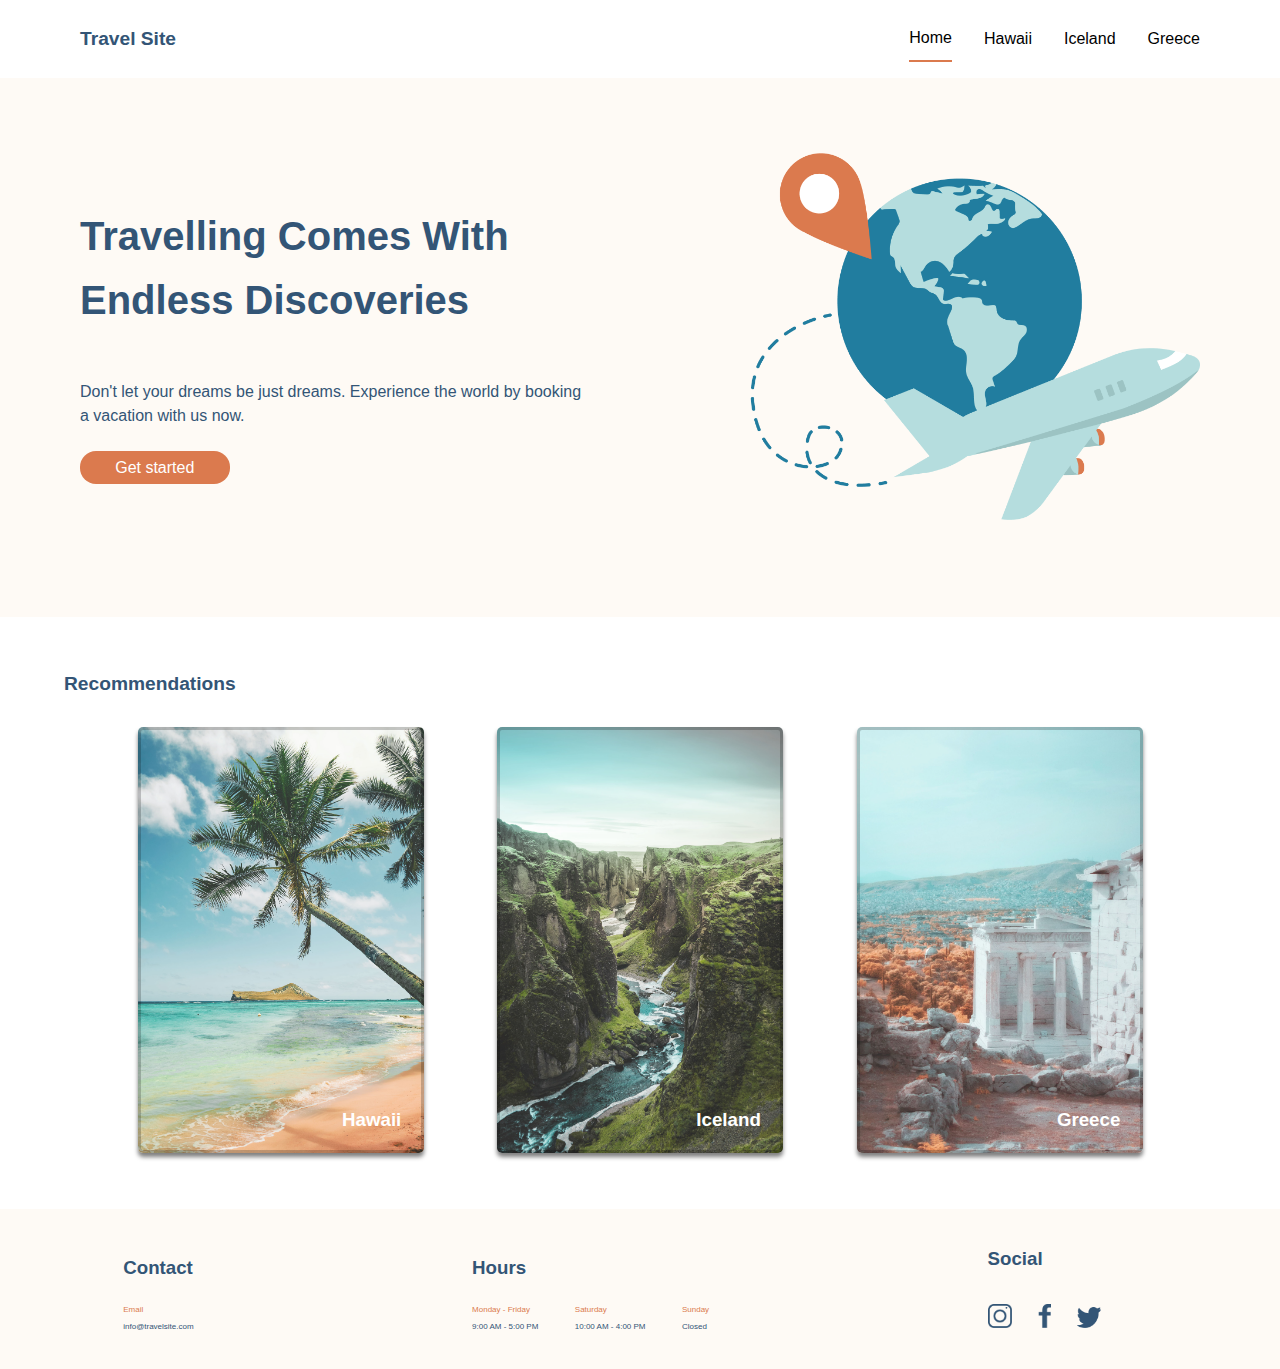
==== index.html @ 567b43f7 "First travel site on git" ====
<!DOCTYPE html>
<html>
<head>
    <meta charset='utf-8'>
    <meta http-equiv='X-UA-Compatible' content='IE=edge'>
    <title>Melody chung's travel site</title>
    <meta name='viewport' content='width=device-width, initial-scale=1'>
    <link rel='stylesheet' type='text/css' media='screen' href='/css/globle.css'>
    <link rel='stylesheet' type='text/css' media='screen' href='/css/main.css'>
    
    
</head>

<body>
    <!-- Main navigation -->
<header >  
  <nav class="mainNav">
    <h2 class="mainNav-logo">Travel Site</h2>
    <div class="mainNav-list-box">
        <ul class="mainNav-list">
            <a class="mainNav-link  mainNav-link__highlight" href="/index.html"><li>Home</li></a>
            <a class="mainNav-link" href="/Pages/hawaii.html"><li>Hawaii</li></a>
            <a class="mainNav-link" href="/Pages/iceland.html"><li>Iceland</li></a>
            <a class="mainNav-link" href="/Pages/greece.html"><li>Greece</li></a>
        </ul>   
    </div>
  </nav>
</header>   
    
<!-- Hero section -->   
<section class="hero">
    <div class="hero-container">
      <div class="hero-column">
        <h1 class="hero-title">Travelling Comes With Endless Discoveries</h1>
        <p class="hero-text">Don't let your dreams be just dreams. Experience the world by booking a vacation with us now.</p>
        <a class="hero-btn-link" href="/index.html">Get started</a>
      </div>
        <img class="hero-image" src="/Assets/Images/hero.png" alt="Travel">
        
    </div>
</section>

<main>
<!-- Recommendation -->

  <div class="recommend-container">
    <h2 class="recommend-title">Recommendations</h2>

    <!-- Recommend-cards -->

        <div class="cards recommend-cards">

            <a class="recommend-card-link" href="/Pages/hawaii.html">
                <div class="eachcard recommend-eachard__hawaii">
                <h3 class="recommend-card-title">Hawaii</h3>
                
                </div>
            </a>

            <a class="recommend-card-link" href="/Pages/iceland.html">
                <div class="eachcard recommend-eachard__iceland">
                    <h3 class="recommend-card-title">Iceland</h3>
                </div>
            </a>

            <a class="recommend-card-link" href="/Pages/greece.html">
                <div class="eachcard recommend-eachard__greece">
                    <h3 class="recommend-card-title">Greece</h3>
                </div>
            </a>
        </div>
    </div>    


<!-- footer -->

        <footer>
            <div class="footer-container">
      
                <div class="footer-info-box">
                    <h3 class="footer-info-title">Contact</h3>
                        <div class="footer-info">
                            <p class="footer-info-subtitle">Email</p>
                            <p class="footer-info-text">info@travelsite.com</p>
                        </div> 
                </div>
        
                <div class="footer-info-box">
                    <h3 class="footer-info-title">Hours</h3>
                        <div class="footer-info">
                            <p class="footer-info-subtitle">Monday - Friday</p>
                            <p class="footer-info-text">9:00 AM - 5:00 PM</p>
                        </div> 
                        <div class="footer-info">
                            <p class="footer-info-subtitle">Saturday</p>
                            <p class="footer-info-text">10:00 AM - 4:00 PM</p>
                        </div> 

                        <div class="footer-info">
                            <p class="footer-info-subtitle">Sunday</p>
                            <p class="footer-info-text">Closed</p>
                        </div>
                </div>

        
                <div class="footer-info-box  footer-info-box__sns">
                    <h3 class="footer-info-title">Social</h3>
                    <div class="footer-info  footer-info-link">
                        <a href="https://www.instagram.com/"> <img class="footer-info-logo" src="/Assets/Images/instagram.png" alt="instagram"/></a>
                        <a href="https://www.facebook.com/"> <img class="footer-info-logo" src="/Assets/Images/facebook.png" alt="facebook"/></a>
                        <a href="https://twitter.com/"> <img class="footer-info-logo" src="/Assets/Images/twitter.png" alt="twitter"/></a>
                    </div>
                </div>
      
            </div>

        </footer>
  
</main>

</body>
</html>
---- css/globle.css ----
body{
    box-sizing: border-box;
    margin: 0%;
    padding: 0;
    font-family: 'Lucida Sans', 'Lucida Sans Regular', 'Lucida Grande', 'Lucida Sans Unicode', Geneva, Verdana, sans-serif; 
}

/* Main navigation  */

.mainNav{
    top: 0;
    width: 100%;
    background-color: #FFFFFF;
    min-height: 2rem;
    display: flex;
    justify-content: space-between;
    align-items: center;
    position: fixed;
    z-index: 1;
}
.mainNav-logo{
    font-weight:bolder;
    color: #335576;
    font-size: 1.2rem;
    padding: 0 5rem;
}

.mainNav-list-box{
    display: flex;
    font-weight: 300;
    color: black;
    padding: 0 4rem;
}

.mainNav-list{
    display: flex;
    flex-direction: row;
    align-items: center;
    justify-content: space-between;
    list-style: none;
    color: black;
}

.mainNav-link{
    padding: 0.8rem 0;
    margin: 0 1rem;
    text-decoration: none;
    color: black;
 }

 .mainNav-link__highlight{
    border-bottom: 2px #DB7A4E solid;
 }


/* footer */

 .footer-container{
    display: flex;
    flex-direction: row;
    align-items: center;
    justify-content: space-around;
   
    height: 10rem;
    width: 100%;
    background-color:#FEFAF5;
    color: #335576;
 }


.footer-info__box{        
    justify-content: space-around;
    align-items: center;
    margin-left: 0 8%;
    line-height: 1rem;

}

.footer-info{
    display: inline-block;
    padding-right: 2rem;
    font-size: 0.5rem;
}

.footer-info-title{
    font-weight:700;
    
}

 .footer-info-logo{
    max-width: 1.5rem;
    max-height: 1.5rem;
    display: inline-block;
    padding: 1rem 1.5rem 1rem 0;  
 }

 .footer-info-subtitle{
    color: #DB7A4E;
 }

/* Card */
.cards{
    display: flex;
    justify-content: space-evenly;
    align-items: center;
    padding: 1rem 0;
}

 .eachcard{
    border-radius: 5px;
    border: rgba(0, 0, 0, 20%) solid ;
    box-shadow: 0 4px 4px  rgba(0, 0, 0, 0.5);
    position: relative;
 }
---- css/main.css ----
.hero{
    background-color: #FEFAF5;
}

.hero-container{
    display: flex;
    justify-content: space-between;
    align-items:center;
    padding: 4rem 0 1rem 0;
    
}

.hero-column{
width: 55%;
line-height: 1rem;
color: #335576;
padding:0 5rem;

}

.hero-title{
    padding: 1rem 0;
    font-size: 2.5rem;
    line-height: 4rem;
    margin: 0%;
    
}

.hero-text{
    padding: 1rem 0;
    line-height: 1.5rem;
    margin: 1rem 0;
}

.hero-image{
    max-width:450px;
    margin: 5rem;
}

.hero-btn-link{
    background-color: #DB7A4E;
    padding: 0.5rem 2.2rem;
    border-radius: 1rem;
    color: white;
    border: none;
    text-decoration: none;
}



.recommend-container{
    padding: 2.5rem 4rem;
}


.recommend-title{
    color: #335576;
    font-size: 1.2rem;
    padding:0;
    font-weight: 700;
}



.recommend-eachard__hawaii ,.recommend-eachard__iceland, .recommend-eachard__greece {
    min-width: 280px;
    max-width: 300px;
    min-height: 420px;
    max-height: 450px;
    background-size:105%;
    background-repeat: no-repeat;
    background-position: center center;
    
}

.recommend-card-title{
    position: absolute;
    right: 0%;
    bottom: 0%; 
    text-align:right;
    padding: 0 1.2rem;
    color: white;
}

.recommend-eachard__hawaii{
    background-image: url(/Assets/Images/hawaii.jpg);   
}

.recommend-eachard__iceland{
    background-image: url(/Assets/Images/iceland.jpg);
}
.recommend-eachard__greece{
    background-image: url(/Assets/Images/greece.jpg);
}
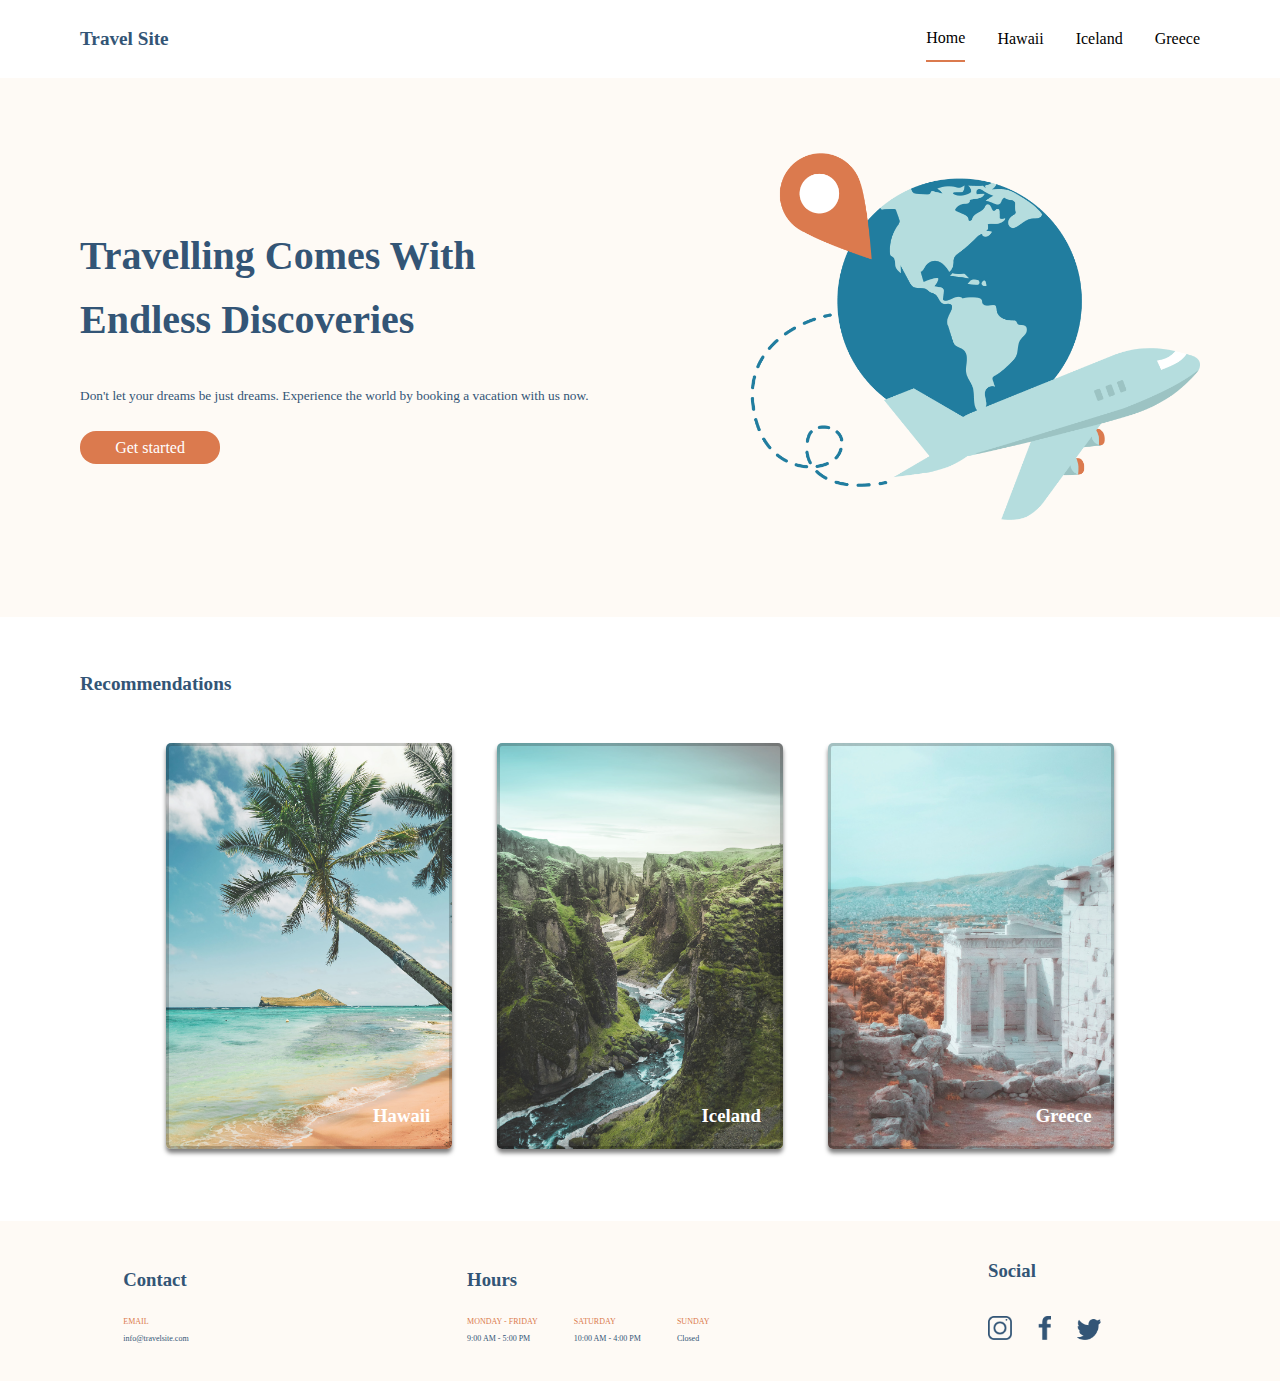
==== commit 9446ad4c: "change the path" ====
--- a/index.html
+++ b/index.html
@@ -5,8 +5,8 @@
     <meta http-equiv='X-UA-Compatible' content='IE=edge'>
     <title>Melody chung's travel site</title>
     <meta name='viewport' content='width=device-width, initial-scale=1'>
-    <link rel='stylesheet' type='text/css' media='screen' href='/css/globle.css'>
-    <link rel='stylesheet' type='text/css' media='screen' href='/css/main.css'>
+    <link rel='stylesheet' type='text/css' media='screen' href='./css/globle.css'>
+    <link rel='stylesheet' type='text/css' media='screen' href='./css/main.css'>
     
     
 </head>
@@ -18,10 +18,10 @@
     <h2 class="mainNav-logo">Travel Site</h2>
     <div class="mainNav-list-box">
         <ul class="mainNav-list">
-            <a class="mainNav-link  mainNav-link__highlight" href="/index.html"><li>Home</li></a>
-            <a class="mainNav-link" href="/Pages/hawaii.html"><li>Hawaii</li></a>
-            <a class="mainNav-link" href="/Pages/iceland.html"><li>Iceland</li></a>
-            <a class="mainNav-link" href="/Pages/greece.html"><li>Greece</li></a>
+            <a class="mainNav-link  mainNav-link__highlight" href="./index.html"><li>Home</li></a>
+            <a class="mainNav-link" href="./Pages/hawaii.html"><li>Hawaii</li></a>
+            <a class="mainNav-link" href="./Pages/iceland.html"><li>Iceland</li></a>
+            <a class="mainNav-link" href="./Pages/greece.html"><li>Greece</li></a>
         </ul>   
     </div>
   </nav>
@@ -35,7 +35,7 @@
         <p class="hero-text">Don't let your dreams be just dreams. Experience the world by booking a vacation with us now.</p>
         <a class="hero-btn-link" href="/index.html">Get started</a>
       </div>
-        <img class="hero-image" src="/Assets/Images/hero.png" alt="Travel">
+        <img class="hero-image" src="./Assets/Images/hero.png" alt="hero">
         
     </div>
 </section>
@@ -50,20 +50,20 @@
 
         <div class="cards recommend-cards">
 
-            <a class="recommend-card-link" href="/Pages/hawaii.html">
+            <a class="recommend-card-link" href="./Pages/hawaii.html">
                 <div class="eachcard recommend-eachard__hawaii">
                 <h3 class="recommend-card-title">Hawaii</h3>
                 
                 </div>
             </a>
 
-            <a class="recommend-card-link" href="/Pages/iceland.html">
+            <a class="recommend-card-link" href="./Pages/iceland.html">
                 <div class="eachcard recommend-eachard__iceland">
                     <h3 class="recommend-card-title">Iceland</h3>
                 </div>
             </a>
 
-            <a class="recommend-card-link" href="/Pages/greece.html">
+            <a class="recommend-card-link" href="./Pages/greece.html">
                 <div class="eachcard recommend-eachard__greece">
                     <h3 class="recommend-card-title">Greece</h3>
                 </div>
@@ -106,9 +106,9 @@
                 <div class="footer-info-box  footer-info-box__sns">
                     <h3 class="footer-info-title">Social</h3>
                     <div class="footer-info  footer-info-link">
-                        <a href="https://www.instagram.com/"> <img class="footer-info-logo" src="/Assets/Images/instagram.png" alt="instagram"/></a>
-                        <a href="https://www.facebook.com/"> <img class="footer-info-logo" src="/Assets/Images/facebook.png" alt="facebook"/></a>
-                        <a href="https://twitter.com/"> <img class="footer-info-logo" src="/Assets/Images/twitter.png" alt="twitter"/></a>
+                        <a href="https://www.instagram.com/"> <img class="footer-info-logo" src="./Assets/Images/instagram.png" alt="instagram"/></a>
+                        <a href="https://www.facebook.com/"> <img class="footer-info-logo" src="./Assets/Images/facebook.png" alt="facebook"/></a>
+                        <a href="https://twitter.com/"> <img class="footer-info-logo" src="./Assets/Images/twitter.png" alt="twitter"/></a>
                     </div>
                 </div>
       
--- a/css/globle.css
+++ b/css/globle.css
@@ -1,11 +1,13 @@
+
 body{
     box-sizing: border-box;
     margin: 0%;
     padding: 0;
-    font-family: 'Lucida Sans', 'Lucida Sans Regular', 'Lucida Grande', 'Lucida Sans Unicode', Geneva, Verdana, sans-serif; 
+    font-family: Verdana; 
 }
 
 /* Main navigation  */
+
 
 .mainNav{
     top: 0;
@@ -17,6 +19,7 @@
     align-items: center;
     position: fixed;
     z-index: 1;
+    
 }
 .mainNav-logo{
     font-weight:bolder;
@@ -60,7 +63,6 @@
     flex-direction: row;
     align-items: center;
     justify-content: space-around;
-   
     height: 10rem;
     width: 100%;
     background-color:#FEFAF5;
@@ -96,14 +98,16 @@
 
  .footer-info-subtitle{
     color: #DB7A4E;
+    text-transform: uppercase;
  }
 
 /* Card */
 .cards{
     display: flex;
-    justify-content: space-evenly;
+    justify-content: space-around;
     align-items: center;
-    padding: 1rem 0;
+    padding: 2rem 4rem;
+   
 }
 
  .eachcard{
@@ -111,4 +115,8 @@
     border: rgba(0, 0, 0, 20%) solid ;
     box-shadow: 0 4px 4px  rgba(0, 0, 0, 0.5);
     position: relative;
+    min-width: 280px;
+    max-width: 300px;
+    min-height: 400px;
+    max-height: 420px;
  }--- a/css/main.css
+++ b/css/main.css
@@ -4,7 +4,6 @@
 
 .hero-container{
     display: flex;
-    justify-content: space-between;
     align-items:center;
     padding: 4rem 0 1rem 0;
     
@@ -27,9 +26,10 @@
 }
 
 .hero-text{
-    padding: 1rem 0;
+    padding-bottom: 1rem ;
     line-height: 1.5rem;
     margin: 1rem 0;
+    font-size: smaller;
 }
 
 .hero-image{
@@ -49,7 +49,7 @@
 
 
 .recommend-container{
-    padding: 2.5rem 4rem;
+    padding: 2.5rem 5rem;
 }
 
 
@@ -63,10 +63,7 @@
 
 
 .recommend-eachard__hawaii ,.recommend-eachard__iceland, .recommend-eachard__greece {
-    min-width: 280px;
-    max-width: 300px;
-    min-height: 420px;
-    max-height: 450px;
+   
     background-size:105%;
     background-repeat: no-repeat;
     background-position: center center;
@@ -83,12 +80,12 @@
 }
 
 .recommend-eachard__hawaii{
-    background-image: url(/Assets/Images/hawaii.jpg);   
+    background-image: url(../Assets/Images/hawaii.jpg);   
 }
 
 .recommend-eachard__iceland{
-    background-image: url(/Assets/Images/iceland.jpg);
+    background-image: url(../Assets/Images/iceland.jpg);
 }
 .recommend-eachard__greece{
-    background-image: url(/Assets/Images/greece.jpg);
+    background-image: url(../Assets/Images/greece.jpg);
 }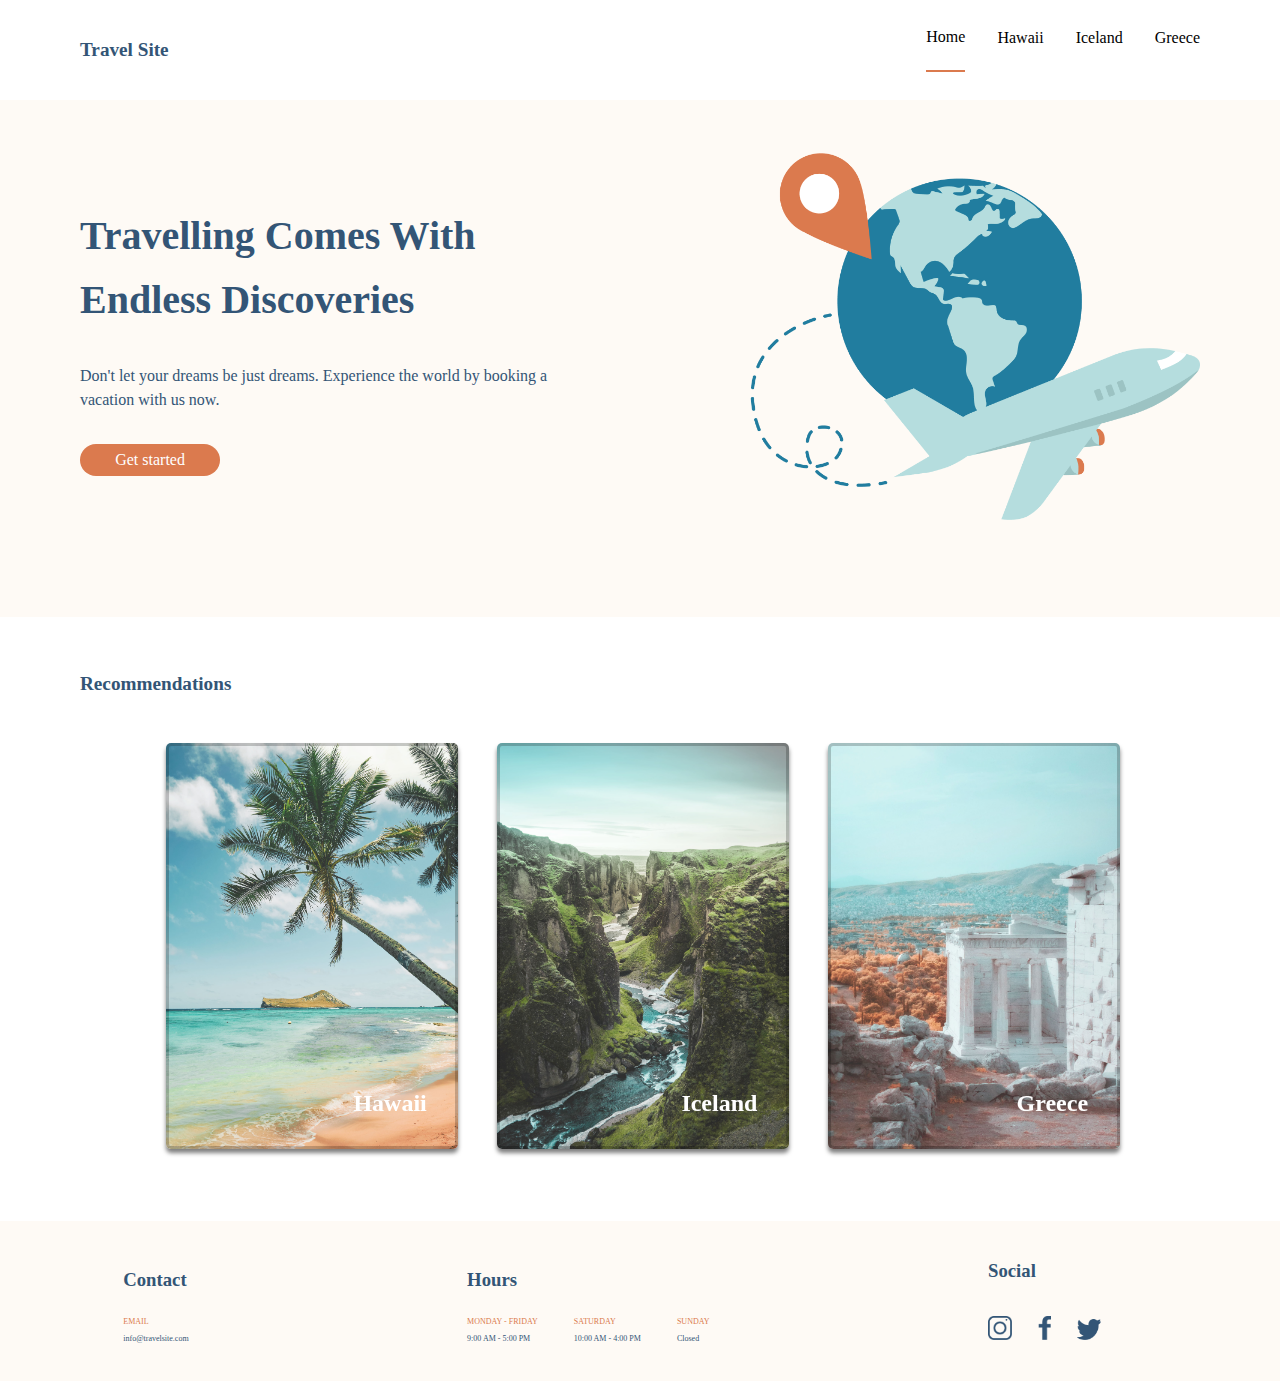
==== commit 54ddb44d: "with hover" ====
--- a/index.html
+++ b/index.html
@@ -19,7 +19,7 @@
     <div class="mainNav-list-box">
         <ul class="mainNav-list">
             <a class="mainNav-link  mainNav-link__highlight" href="./index.html"><li>Home</li></a>
-            <a class="mainNav-link" href="./Pages/hawaii.html"><li>Hawaii</li></a>
+            <a class="mainNav-link" href="./Pages/hawaii.html"><li class="">Hawaii</li></a>
             <a class="mainNav-link" href="./Pages/iceland.html"><li>Iceland</li></a>
             <a class="mainNav-link" href="./Pages/greece.html"><li>Greece</li></a>
         </ul>   
@@ -33,7 +33,7 @@
       <div class="hero-column">
         <h1 class="hero-title">Travelling Comes With Endless Discoveries</h1>
         <p class="hero-text">Don't let your dreams be just dreams. Experience the world by booking a vacation with us now.</p>
-        <a class="hero-btn-link" href="/index.html">Get started</a>
+        <a class="hero-btn-link" href="./index.html">Get started</a>
       </div>
         <img class="hero-image" src="./Assets/Images/hero.png" alt="hero">
         
@@ -52,20 +52,20 @@
 
             <a class="recommend-card-link" href="./Pages/hawaii.html">
                 <div class="eachcard recommend-eachard__hawaii">
-                <h3 class="recommend-card-title">Hawaii</h3>
-                
+                    <div class="recommend-card-title"><p >Hawaii</p></div>
+    
                 </div>
             </a>
 
             <a class="recommend-card-link" href="./Pages/iceland.html">
                 <div class="eachcard recommend-eachard__iceland">
-                    <h3 class="recommend-card-title">Iceland</h3>
+                    <div class="recommend-card-title"><p >Iceland</p></div>
                 </div>
             </a>
 
             <a class="recommend-card-link" href="./Pages/greece.html">
                 <div class="eachcard recommend-eachard__greece">
-                    <h3 class="recommend-card-title">Greece</h3>
+                    <div class="recommend-card-title"><p >Greece</p> </div>
                 </div>
             </a>
         </div>
@@ -105,7 +105,7 @@
         
                 <div class="footer-info-box  footer-info-box__sns">
                     <h3 class="footer-info-title">Social</h3>
-                    <div class="footer-info  footer-info-link">
+                    <div class="footer-info  ">
                         <a href="https://www.instagram.com/"> <img class="footer-info-logo" src="./Assets/Images/instagram.png" alt="instagram"/></a>
                         <a href="https://www.facebook.com/"> <img class="footer-info-logo" src="./Assets/Images/facebook.png" alt="facebook"/></a>
                         <a href="https://twitter.com/"> <img class="footer-info-logo" src="./Assets/Images/twitter.png" alt="twitter"/></a>
--- a/css/globle.css
+++ b/css/globle.css
@@ -49,11 +49,33 @@
     margin: 0 1rem;
     text-decoration: none;
     color: black;
+    box-sizing: border-box;
+
  }
 
  .mainNav-link__highlight{
-    border-bottom: 2px #DB7A4E solid;
+    padding: 0 0;
+    margin: 0 1rem;
+    display: inline;
+    border-bottom: 2px #DB7A4E solid; 
  }
+
+      /* main nav hover test   */
+
+      .mainNav-link__highlight:hover{
+        border-bottom:  none;}
+
+      .mainNav-link:after {
+        padding: 0.7rem 0;
+        display:block;
+        content: '';
+        border-bottom: 2px #DB7A4E solid; 
+        transform: scaleX(0);  
+      }
+      .mainNav-link:hover:after { 
+        transform: scaleX(1);
+     }
+
 
 
 /* footer */
@@ -101,6 +123,7 @@
     text-transform: uppercase;
  }
 
+
 /* Card */
 .cards{
     display: flex;
@@ -113,10 +136,10 @@
  .eachcard{
     border-radius: 5px;
     border: rgba(0, 0, 0, 20%) solid ;
-    box-shadow: 0 4px 4px  rgba(0, 0, 0, 0.5);
+    box-shadow: 0 0.25rem 0.25rem  rgba(0, 0, 0, 0.5);
     position: relative;
-    min-width: 280px;
-    max-width: 300px;
-    min-height: 400px;
-    max-height: 420px;
+    min-width: 17.5rem;
+    max-width: 18.75rem;
+    min-height: 25rem;
+    max-height: 26.25rem;
  }--- a/css/main.css
+++ b/css/main.css
@@ -29,7 +29,7 @@
     padding-bottom: 1rem ;
     line-height: 1.5rem;
     margin: 1rem 0;
-    font-size: smaller;
+    font-size: 300;
 }
 
 .hero-image{
@@ -43,10 +43,17 @@
     border-radius: 1rem;
     color: white;
     border: none;
+    display:inline-block;
     text-decoration: none;
+    transition:  .2s ease-in-out;
 }
 
+.hero-btn-link:hover { 
+    background-color: #335576;
+    transform: scale(1.1); }
 
+
+/* recommendations */
 
 .recommend-container{
     padding: 2.5rem 5rem;
@@ -63,29 +70,62 @@
 
 
 .recommend-eachard__hawaii ,.recommend-eachard__iceland, .recommend-eachard__greece {
-   
     background-size:105%;
     background-repeat: no-repeat;
     background-position: center center;
+    transition:  .3s ease-in-out;
     
 }
 
+
+
 .recommend-card-title{
     position: absolute;
-    right: 0%;
+    top:80%;
+    right: 10%;
     bottom: 0%; 
     text-align:right;
-    padding: 0 1.2rem;
     color: white;
+    font-family: Verdana;
+    font-weight: 600;
+    font-size: 1.5rem;
+    display: block;
+    transition:  .2s ease-in-out;
 }
 
+
+
+
 .recommend-eachard__hawaii{
-    background-image: url(../Assets/Images/hawaii.jpg);   
-}
+    background-image: url(../Assets/Images/hawaii.jpg);}
 
 .recommend-eachard__iceland{
     background-image: url(../Assets/Images/iceland.jpg);
 }
 .recommend-eachard__greece{
     background-image: url(../Assets/Images/greece.jpg);
-}+}
+
+
+
+
+/* hover test */
+
+
+.eachcard{
+    opacity: 1;
+    width: 100%;
+    height: auto;
+    transition:  .3s ease-in-out;
+    backface-visibility: hidden;
+}
+
+
+.eachcard:hover {
+    transform: scale(1.1);    
+    background-size: 125%;
+}
+
+.eachcard:hover p{
+    color: #DB7A4E;
+}
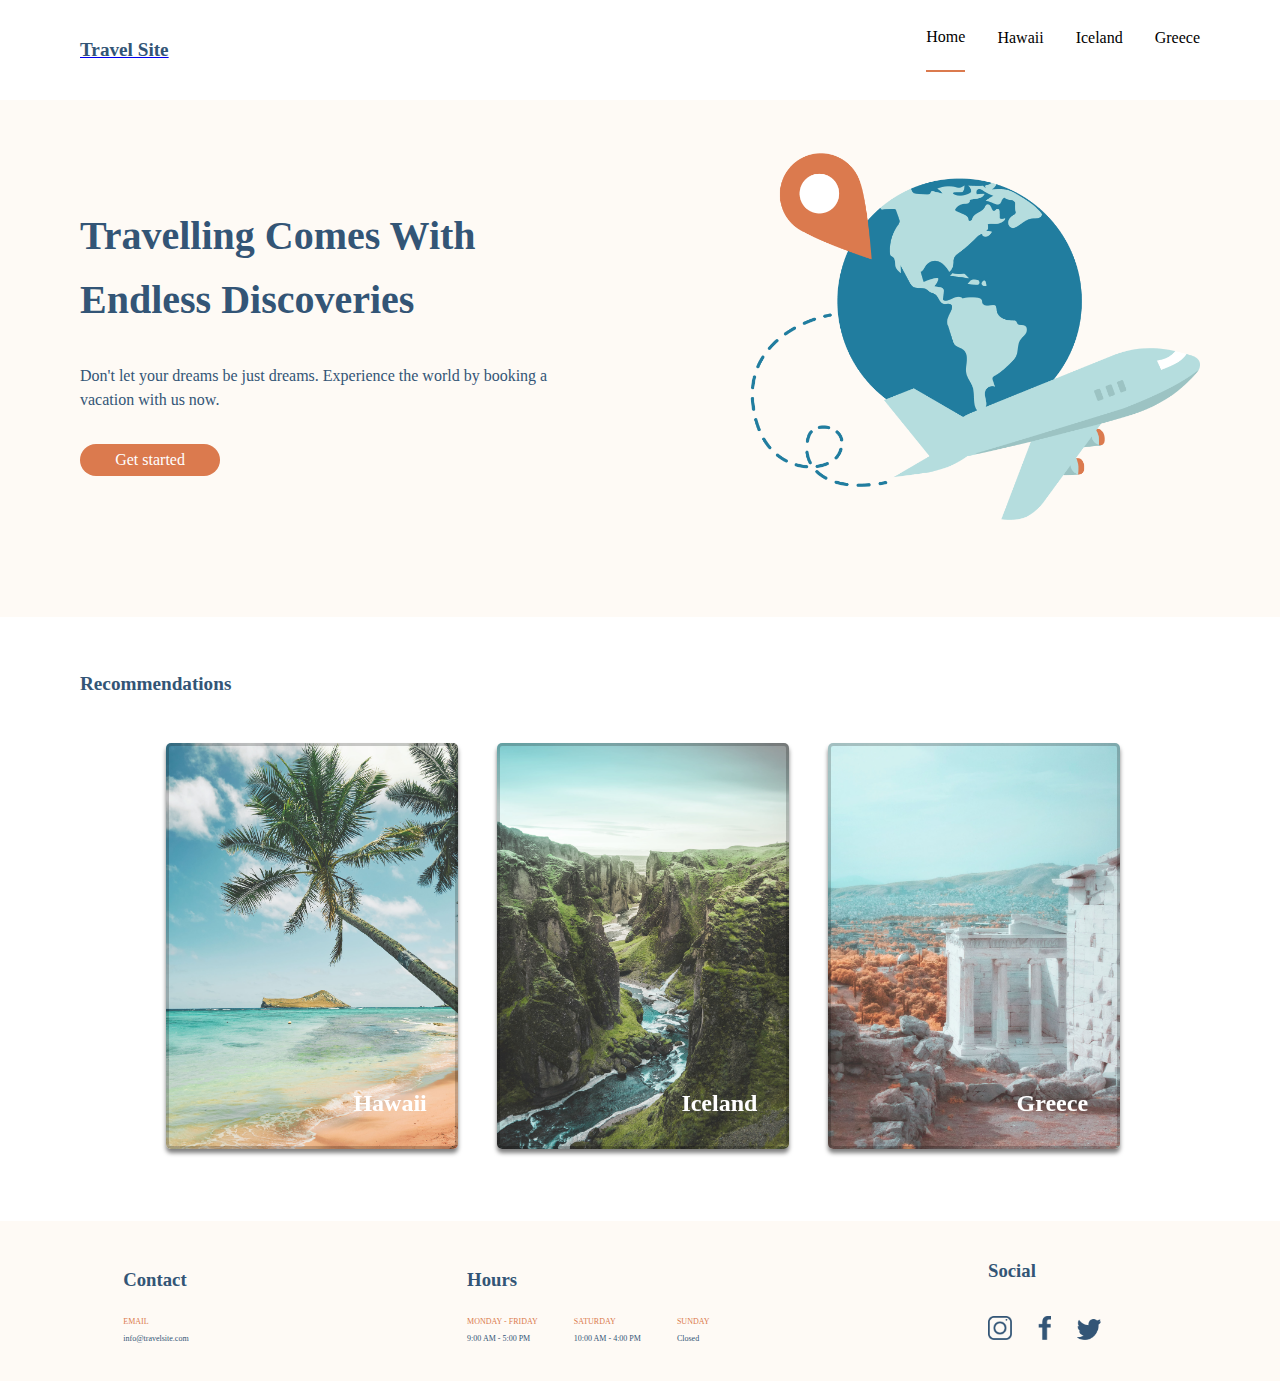
==== commit bd04e855: "slight change" ====
--- a/index.html
+++ b/index.html
@@ -15,7 +15,7 @@
     <!-- Main navigation -->
 <header >  
   <nav class="mainNav">
-    <h2 class="mainNav-logo">Travel Site</h2>
+     <a class="mainNav-logo__link" href="./index.html"><h2 class="mainNav-logo">Travel Site</h2></a>
     <div class="mainNav-list-box">
         <ul class="mainNav-list">
             <a class="mainNav-link  mainNav-link__highlight" href="./index.html"><li>Home</li></a>
